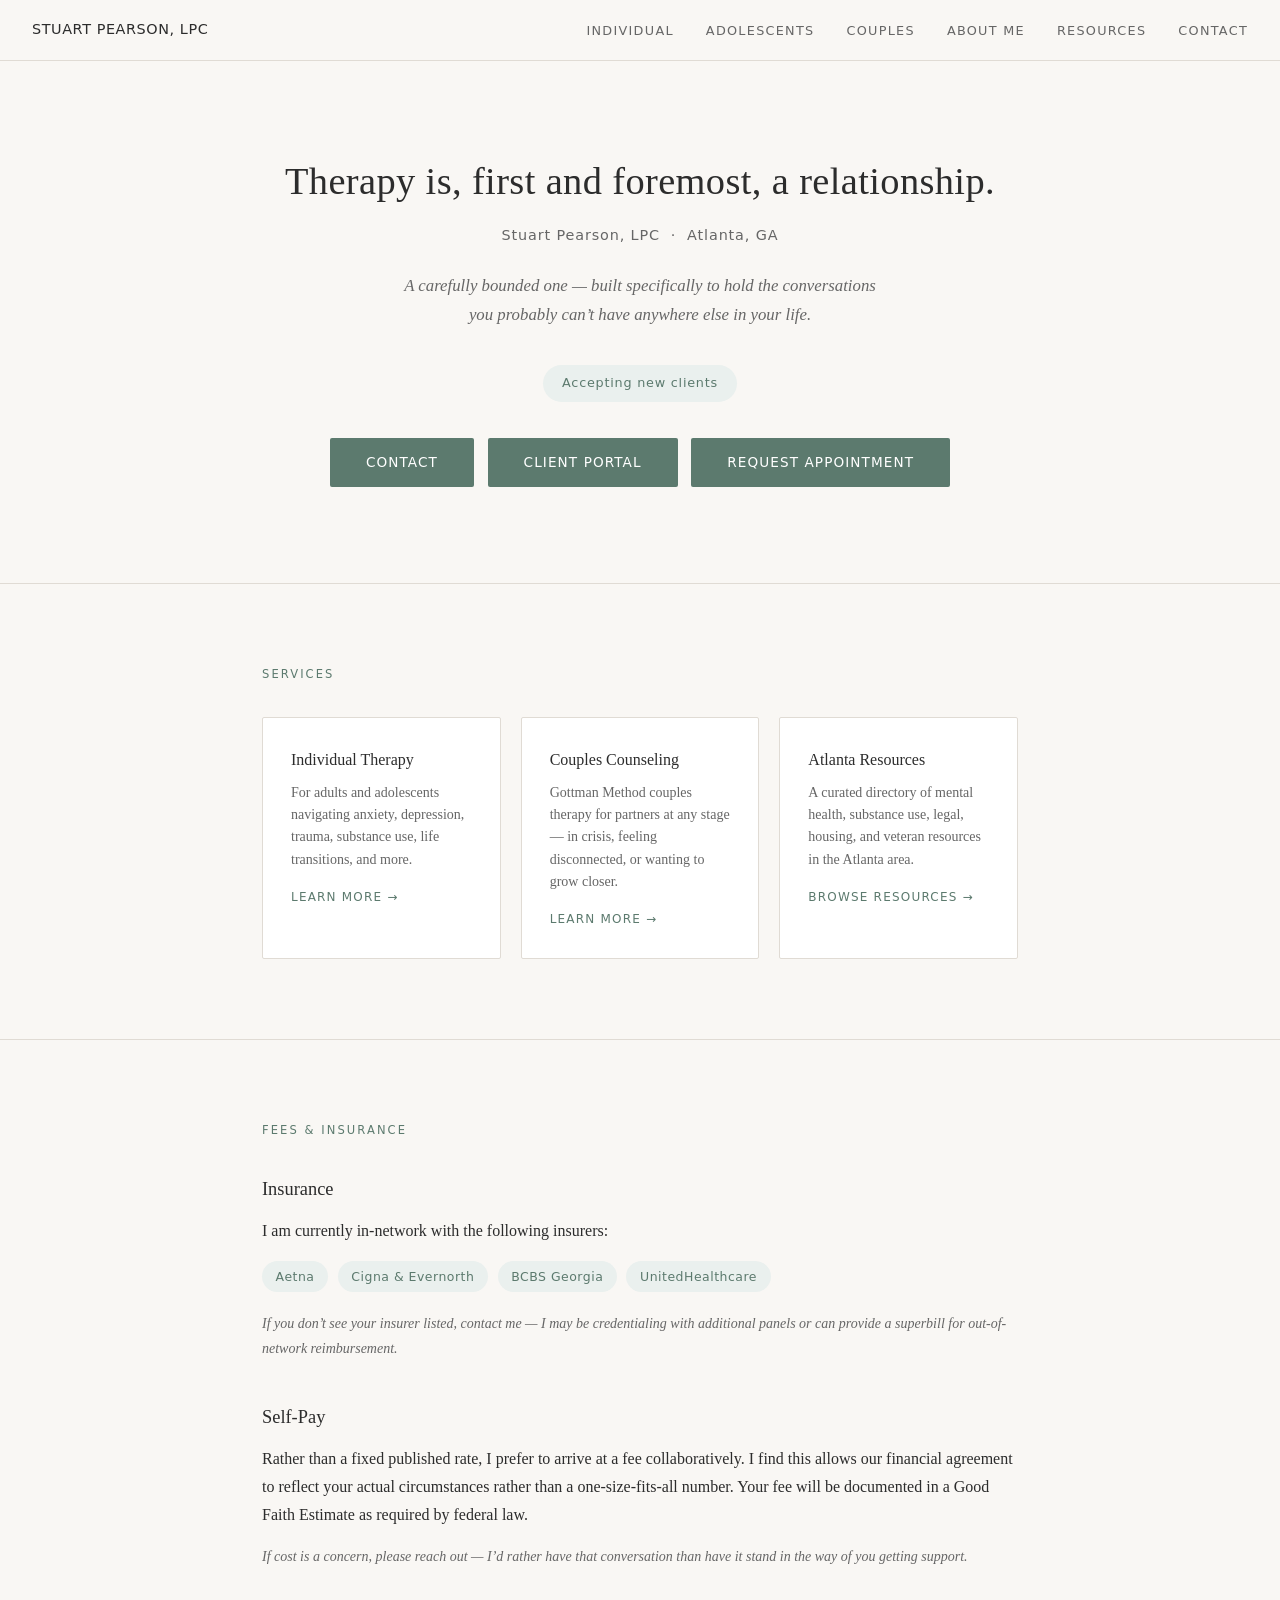
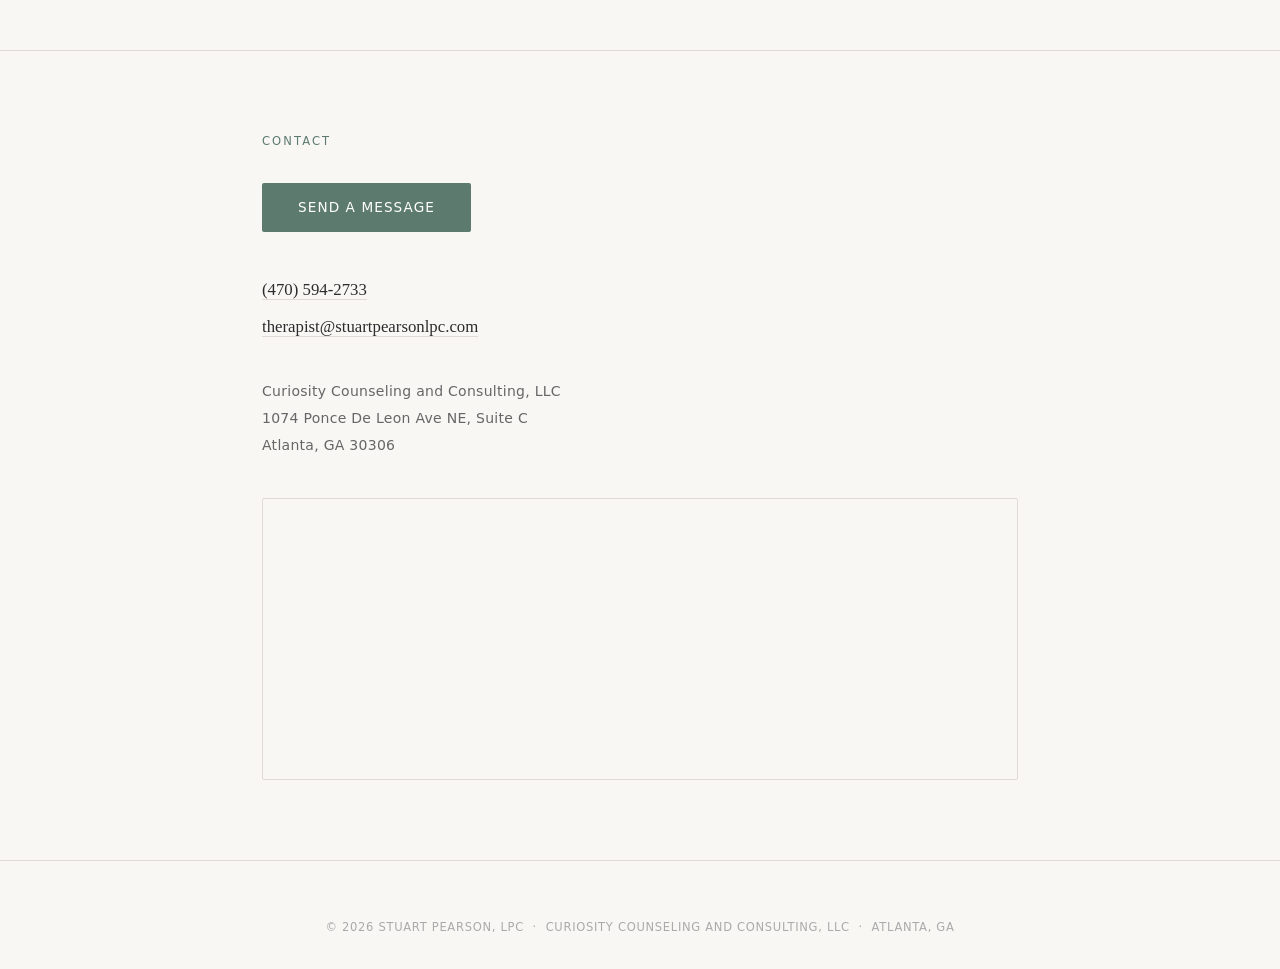
==== index.html @ 0b2c868c "Add Psychology Today verified seal to footer on all pages Improves SEO/credibility by displaying the" ====
<!DOCTYPE html>
<html lang="en">

<head>
  <meta charset="UTF-8" />
  <meta name="viewport" content="width=device-width, initial-scale=1.0" />
  <title>Stuart Pearson, LPC | Atlanta, GA</title>
  <link rel="stylesheet" href="style.css" />
</head>

<body>

  <!-- ── Nav ── -->
  <nav>
    <a href="index.html" class="nav-name">Stuart Pearson, LPC</a>
    <ul>
      <li><a href="individual.html">Individual</a></li>
      <li><a href="adolescents.html">Adolescents</a></li>
      <li><a href="couples.html">Couples</a></li>
      <li><a href="about.html">About Me</a></li>
      <li><a href="resources.html">Resources</a></li>
      <li><a href="#contact">Contact</a></li>
    </ul>
  </nav>

  <!-- ── Hero ── -->
  <section id="hero">
    <div class="section-inner">
      <h1>Therapy is, first and foremost, a relationship.</h1>
      <div class="hero-name">Stuart Pearson, LPC &nbsp;&middot;&nbsp; Atlanta, GA</div>
      <div class="hero-tagline">
        A carefully bounded one &mdash; built specifically to hold the conversations<br>
        you probably can&rsquo;t have anywhere else in your life.
      </div>
      <div class="badge">Accepting new clients</div>
      <div class="hero-buttons">
        <a href="https://stuart-pearson.clientsecure.me" class="spwidget-button"
          data-spwidget-scope-id="acf5b21f-4688-4cc3-9d38-e3482a58425e" data-spwidget-scope-uri="stuart-pearson"
          data-spwidget-application-id="7c72cb9f9a9b913654bb89d6c7b4e71a77911b30192051da35384b4d0c6d505b"
          data-spwidget-channel="embedded_widget" data-spwidget-type="Contact form" data-spwidget-contact
          data-spwidget-scope-global data-spwidget-autobind>Contact</a>
        <a href="https://stuart-pearson.clientsecure.me" class="spwidget-button" target="_blank"
          rel="noopener noreferrer">Client Portal</a>
        <a href="https://stuart-pearson.clientsecure.me" class="spwidget-button"
          data-spwidget-scope-id="acf5b21f-4688-4cc3-9d38-e3482a58425e" data-spwidget-scope-uri="stuart-pearson"
          data-spwidget-application-id="7c72cb9f9a9b913654bb89d6c7b4e71a77911b30192051da35384b4d0c6d505b"
          data-spwidget-type="OAR" data-spwidget-scope-global data-spwidget-autobind>Request Appointment</a>
      </div>
    </div>
  </section>

  <!-- ── Services ── -->
  <section id="services">
    <div class="section-inner">
      <div class="section-label">Services</div>
      <div class="service-grid">
        <a href="individual.html" class="service-card">
          <h3>Individual Therapy</h3>
          <p>For adults and adolescents navigating anxiety, depression, trauma, substance use, life transitions, and
            more.</p>
          <span class="card-arrow">Learn more &rarr;</span>
        </a>
        <a href="couples.html" class="service-card">
          <h3>Couples Counseling</h3>
          <p>Gottman Method couples therapy for partners at any stage &mdash; in crisis, feeling disconnected, or
            wanting to grow closer.</p>
          <span class="card-arrow">Learn more &rarr;</span>
        </a>
        <a href="resources.html" class="service-card">
          <h3>Atlanta Resources</h3>
          <p>A curated directory of mental health, substance use, legal, housing, and veteran resources in the Atlanta
            area.</p>
          <span class="card-arrow">Browse resources &rarr;</span>
        </a>
      </div>
    </div>
  </section>

  <!-- ── Fees & Insurance ── -->
  <section id="insurance">
    <div class="section-inner">
      <div class="section-label">Fees &amp; Insurance</div>

      <h3>Insurance</h3>
      <p>I am currently in-network with the following insurers:</p>
      <div class="insurance-tags">
        <span class="ins-tag active">Aetna</span>
        <span class="ins-tag active">Cigna &amp; Evernorth</span>
        <span class="ins-tag active">BCBS Georgia</span>
        <span class="ins-tag active">UnitedHealthcare</span>
      </div>
      <p class="fee-note">If you don&rsquo;t see your insurer listed, contact me &mdash; I may be credentialing with
        additional panels or can provide a superbill for out-of-network reimbursement.</p>

      <h3>Self-Pay</h3>
      <p>Rather than a fixed published rate, I prefer to arrive at a fee collaboratively. I find this allows our
        financial agreement to reflect your actual circumstances rather than a one-size-fits-all number. Your fee will
        be documented in a Good Faith Estimate as required by federal law.</p>
      <p class="fee-note">If cost is a concern, please reach out &mdash; I&rsquo;d rather have that conversation than
        have it stand in the way of you getting support.</p>
    </div>
  </section>

  <!-- ── Contact ── -->
  <section id="contact">
    <div class="section-inner">
      <div class="section-label">Contact</div>
      <div class="spwidget-button-wrapper">
        <a href="https://stuart-pearson.clientsecure.me" class="spwidget-button"
          data-spwidget-scope-id="acf5b21f-4688-4cc3-9d38-e3482a58425e" data-spwidget-scope-uri="stuart-pearson"
          data-spwidget-application-id="7c72cb9f9a9b913654bb89d6c7b4e71a77911b30192051da35384b4d0c6d505b"
          data-spwidget-channel="embedded_widget" data-spwidget-type="Contact form" data-spwidget-contact
          data-spwidget-scope-global data-spwidget-autobind>Send a Message</a>
      </div>

      <div class="contact-block">
        <div><a href="tel:4705942733">(470) 594-2733</a></div>
        <div><a href="mailto:therapist@stuartpearsonlpc.com">therapist@stuartpearsonlpc.com</a></div>
      </div>
      <div class="address">
        Curiosity Counseling and Consulting, LLC<br>
        1074 Ponce De Leon Ave NE, Suite C<br>
        Atlanta, GA 30306
      </div>

      <div class="map-wrap">
        <iframe src="https://maps.google.com/maps?q=1074+Ponce+De+Leon+Ave+NE,+Atlanta,+GA+30306&t=&z=15&output=embed"
          allowfullscreen loading="lazy" referrerpolicy="no-referrer-when-downgrade"
          title="Curiosity Counseling and Consulting, LLC">
        </iframe>
      </div>
    </div>
  </section>

  <script src="https://widget-cdn.simplepractice.com/assets/integration-1.0.js"></script>

  <!-- ── Footer ── -->
  <footer>
    <div class="pt-seal">
      <!-- Professional verification provided by Psychology Today -->
      <a href="https://www.psychologytoday.com/profile/1719086" class="sx-verified-seal"></a>
      <script type="text/javascript" src="https://member.psychologytoday.com/verified-seal.js" data-badge="13" data-id="1719086" data-code="aHR0cHM6Ly93d3cucHN5Y2hvbG9neXRvZGF5LmNvbS9hcGkvdmVyaWZpZWQtc2VhbC9zZWFscy8xMy9wcm9maWxlLzE3MTkwODY/Y2FsbGJhY2s9c3hjYWxsYmFjaw=="></script>
      <!-- End Verification -->
    </div>
    &copy; 2026 Stuart Pearson, LPC &nbsp;&middot;&nbsp; Curiosity Counseling and Consulting, LLC &nbsp;&middot;&nbsp;
    Atlanta, GA
  </footer>

</body>

</html>
---- style.css ----
/* ── Reset ── */
*, *::before, *::after { box-sizing: border-box; margin: 0; padding: 0; }

:root {
  --bg: #f9f7f4;
  --text: #2c2c2c;
  --muted: #666;
  --light: #aaa;
  --accent: #5c7a6e;
  --accent-light: #eaf0ee;
  --border: #e0dbd4;
}

html { scroll-behavior: smooth; }

body {
  font-family: Georgia, serif;
  background-color: var(--bg);
  color: var(--text);
  line-height: 1.75;
}

/* ── Nav ── */
nav {
  position: sticky;
  top: 0;
  background: var(--bg);
  border-bottom: 1px solid var(--border);
  padding: 1rem 2rem;
  display: flex;
  justify-content: space-between;
  align-items: center;
  z-index: 100;
}

.nav-name {
  font-size: 0.9rem;
  letter-spacing: 0.04em;
  color: var(--text);
  text-decoration: none;
}

nav ul { list-style: none; display: flex; gap: 2rem; }

nav a {
  text-decoration: none;
  color: var(--muted);
  font-size: 0.8rem;
  letter-spacing: 0.1em;
  text-transform: uppercase;
  font-family: system-ui, sans-serif;
  transition: color 0.2s;
}

nav a:hover, nav a.active { color: var(--accent); }

/* ── Shared Layout ── */
.section-inner { max-width: 820px; margin: 0 auto; padding: 5rem 2rem; }
section + section { border-top: 1px solid var(--border); }

.section-label {
  font-family: system-ui, sans-serif;
  font-size: 0.72rem;
  text-transform: uppercase;
  letter-spacing: 0.18em;
  color: var(--accent);
  font-weight: normal;
  margin-bottom: 2rem;
}

h2 { font-size: 1.9rem; font-weight: normal; line-height: 1.3; margin-bottom: 1.5rem; }
h3 { font-size: 1.15rem; font-weight: normal; margin-bottom: 0.75rem; margin-top: 2.5rem; }
h3:first-of-type { margin-top: 0; }
h4 { font-size: 1rem; font-weight: normal; margin-bottom: 0.4rem; margin-top: 0; }
p { margin-bottom: 1rem; }
p:last-child { margin-bottom: 0; }

/* ── Home Hero ── */
#hero .section-inner { text-align: center; padding-top: 6rem; padding-bottom: 6rem; }

#hero h1 {
  font-size: 2.4rem;
  font-weight: normal;
  line-height: 1.3;
  margin-bottom: 1rem;
  letter-spacing: 0.01em;
}

.hero-name {
  font-family: system-ui, sans-serif;
  font-size: 0.9rem;
  color: var(--muted);
  letter-spacing: 0.06em;
  margin-bottom: 1.5rem;
}

.hero-tagline {
  font-size: 1.05rem;
  color: var(--muted);
  font-style: italic;
  margin-bottom: 2.25rem;
  line-height: 1.7;
}

.badge {
  display: inline-block;
  background: var(--accent-light);
  color: var(--accent);
  font-family: system-ui, sans-serif;
  font-size: 0.8rem;
  letter-spacing: 0.06em;
  padding: 0.45rem 1.2rem;
  border-radius: 2rem;
  margin-bottom: 2.25rem;
}

.hero-buttons { display: flex; flex-wrap: wrap; gap: 0.85rem; justify-content: center; }

/* ── Page Hero (inner pages) ── */
.page-hero { border-bottom: 1px solid var(--border); }

.page-hero .section-inner { padding-top: 4.5rem; padding-bottom: 3.5rem; }

.page-hero h1 {
  font-size: 2.1rem;
  font-weight: normal;
  line-height: 1.3;
  margin-bottom: 1.25rem;
}

.page-intro { font-size: 1.05rem; color: var(--muted); max-width: 680px; line-height: 1.8; }

/* ── Buttons ── */
.cta-btn,
.spwidget-button {
  display: inline-block;
  background: var(--accent);
  color: #fff !important;
  text-decoration: none;
  font-family: system-ui, sans-serif;
  font-size: 0.85rem;
  letter-spacing: 0.08em;
  text-transform: uppercase;
  padding: 0.8rem 2.25rem;
  border-radius: 2px;
  transition: background 0.2s;
  border: none;
  font-weight: normal;
  cursor: pointer;
}

.cta-btn:hover, .spwidget-button:hover { background: #4a6659 !important; color: #fff !important; }
.spwidget-button:active { background: #3d574d !important; box-shadow: none !important; }
.spwidget-button-wrapper { margin-bottom: 2.5rem; }

/* ── About ── */
.about-layout { display: grid; grid-template-columns: 210px 1fr; gap: 3.5rem; align-items: start; }

.about-photo img,
.photo-placeholder {
  width: 210px;
  height: 260px;
  border-radius: 4px;
  display: block;
  border: 1px solid var(--border);
}

.about-photo img {
  object-fit: cover;
  object-position: center top;
}

.photo-placeholder {
  background: var(--accent-light);
}

.cred-list { list-style: none; margin-top: 0.25rem; }

.cred-list li {
  font-size: 0.9rem;
  color: var(--muted);
  line-height: 2;
  padding-left: 1.1rem;
  position: relative;
}

.cred-list li::before { content: "—"; color: var(--accent); position: absolute; left: 0; }

.pub-list {
  padding-left: 1.4rem;
  margin-top: 0.25rem;
}

.pub-list li {
  font-size: 0.875rem;
  color: var(--muted);
  line-height: 1.7;
  margin-bottom: 1rem;
}

.pub-list li:last-child { margin-bottom: 0; }

.pub-list a {
  color: var(--accent);
  text-decoration: none;
  border-bottom: 1px solid transparent;
  transition: border-color 0.2s;
}

.pub-list a:hover { border-color: var(--accent); }

/* ── Service Tiles ── */
.service-grid { display: grid; grid-template-columns: repeat(auto-fit, minmax(220px, 1fr)); gap: 1.25rem; }

.service-card {
  background: #fff;
  border: 1px solid var(--border);
  padding: 1.75rem;
  border-radius: 2px;
  text-decoration: none;
  color: var(--text);
  display: block;
  transition: border-color 0.2s, box-shadow 0.2s;
}

.service-card:hover { border-color: var(--accent); box-shadow: 0 2px 12px rgba(92,122,110,0.08); }
.service-card h3 { font-size: 1rem; margin-top: 0; margin-bottom: 0.5rem; }
.service-card p { font-size: 0.875rem; color: var(--muted); line-height: 1.6; margin: 0; }

.card-arrow {
  display: block;
  margin-top: 1rem;
  font-family: system-ui, sans-serif;
  font-size: 0.75rem;
  letter-spacing: 0.1em;
  text-transform: uppercase;
  color: var(--accent);
}

/* ── Insurance ── */
.insurance-tags { display: flex; flex-wrap: wrap; gap: 0.6rem; margin: 0.75rem 0 1.25rem; }

.ins-tag {
  font-family: system-ui, sans-serif;
  font-size: 0.78rem;
  letter-spacing: 0.04em;
  padding: 0.3rem 0.85rem;
  border-radius: 2rem;
}

.ins-tag.active { background: var(--accent-light); color: var(--accent); }
.fee-note { font-size: 0.875rem; color: var(--muted); font-style: italic; }

/* ── Contact ── */
.contact-block { font-size: 1.05rem; line-height: 2.2; }

.contact-block a {
  color: var(--text);
  text-decoration: none;
  border-bottom: 1px solid var(--border);
  transition: color 0.2s, border-color 0.2s;
}

.contact-block a:hover { color: var(--accent); border-color: var(--accent); }

.address {
  margin-top: 2rem;
  font-size: 0.875rem;
  color: var(--muted);
  font-family: system-ui, sans-serif;
  line-height: 1.9;
  letter-spacing: 0.02em;
}

.map-wrap { margin-top: 2.5rem; border: 1px solid var(--border); border-radius: 2px; overflow: hidden; line-height: 0; }
.map-wrap iframe { width: 100%; height: 280px; border: none; }

/* ── Focus Areas (Individual) ── */
.focus-area { padding-top: 2rem; margin-top: 2rem; border-top: 1px solid var(--border); }
.focus-area:first-of-type { padding-top: 0; margin-top: 1rem; border-top: none; }
.focus-area h3 { margin-top: 0; }

/* ── Expect Items ── */
.expect-item { margin-bottom: 2rem; }
.expect-item:last-child { margin-bottom: 0; }
.expect-label {
  font-family: system-ui, sans-serif;
  font-size: 0.78rem;
  text-transform: uppercase;
  letter-spacing: 0.12em;
  color: var(--accent);
  margin-bottom: 0.4rem;
}

/* ── Process Steps (Couples) ── */
.process-step { display: grid; grid-template-columns: 3rem 1fr; gap: 1rem; margin-bottom: 2.25rem; align-items: start; }
.process-step:last-child { margin-bottom: 0; }

.step-num {
  font-family: system-ui, sans-serif;
  font-size: 0.72rem;
  letter-spacing: 0.12em;
  color: var(--accent);
  text-transform: uppercase;
  padding-top: 0.2rem;
}

.step-body h4 { font-family: Georgia, serif; font-size: 1rem; margin-bottom: 0.4rem; }

/* ── Resources ── */
.resource-category { margin-top: 3.5rem; }
.resource-category:first-of-type { margin-top: 0; }

.resource-category h3 {
  margin-top: 0;
  padding-bottom: 0.6rem;
  border-bottom: 1px solid var(--border);
  margin-bottom: 0;
}

.resource-item {
  padding: 0.9rem 0;
  border-bottom: 1px solid var(--border);
  display: grid;
  grid-template-columns: 1fr auto;
  column-gap: 1.5rem;
  row-gap: 0.15rem;
  align-items: baseline;
}

.resource-item:last-child { border-bottom: none; }

.resource-name { font-size: 0.95rem; }

.resource-name a {
  color: var(--text);
  text-decoration: none;
  border-bottom: 1px solid var(--border);
  transition: color 0.2s, border-color 0.2s;
}

.resource-name a:hover { color: var(--accent); border-color: var(--accent); }

.resource-contact {
  font-family: system-ui, sans-serif;
  font-size: 0.82rem;
  color: var(--accent);
  white-space: nowrap;
}

.resource-desc {
  font-size: 0.83rem;
  color: var(--muted);
  grid-column: 1 / -1;
  line-height: 1.55;
}

.resources-note {
  font-size: 0.875rem;
  color: var(--muted);
  font-style: italic;
  margin-bottom: 3rem;
  padding-bottom: 2rem;
  border-bottom: 1px solid var(--border);
}

/* ── Footer ── */
footer {
  border-top: 1px solid var(--border);
  text-align: center;
  padding: 2rem;
  font-family: system-ui, sans-serif;
  font-size: 0.72rem;
  color: var(--light);
  letter-spacing: 0.06em;
  text-transform: uppercase;
}

.pt-seal {
  margin-bottom: 1.5rem;
}

/* ── Mobile ── */
@media (max-width: 640px) {
  nav ul { gap: 1rem; }
  nav a { font-size: 0.72rem; letter-spacing: 0.06em; }

  #hero h1 { font-size: 1.75rem; }
  .page-hero h1 { font-size: 1.6rem; }
  .section-inner { padding: 3.5rem 1.5rem; }

  .about-layout { grid-template-columns: 1fr; gap: 2rem; }
  .about-photo img, .photo-placeholder { width: 160px; height: 200px; margin: 0 auto; }

  .process-step { grid-template-columns: 2.25rem 1fr; gap: 0.75rem; }

  .resource-item { grid-template-columns: 1fr; }
  .resource-contact { margin-top: 0.1rem; }
}
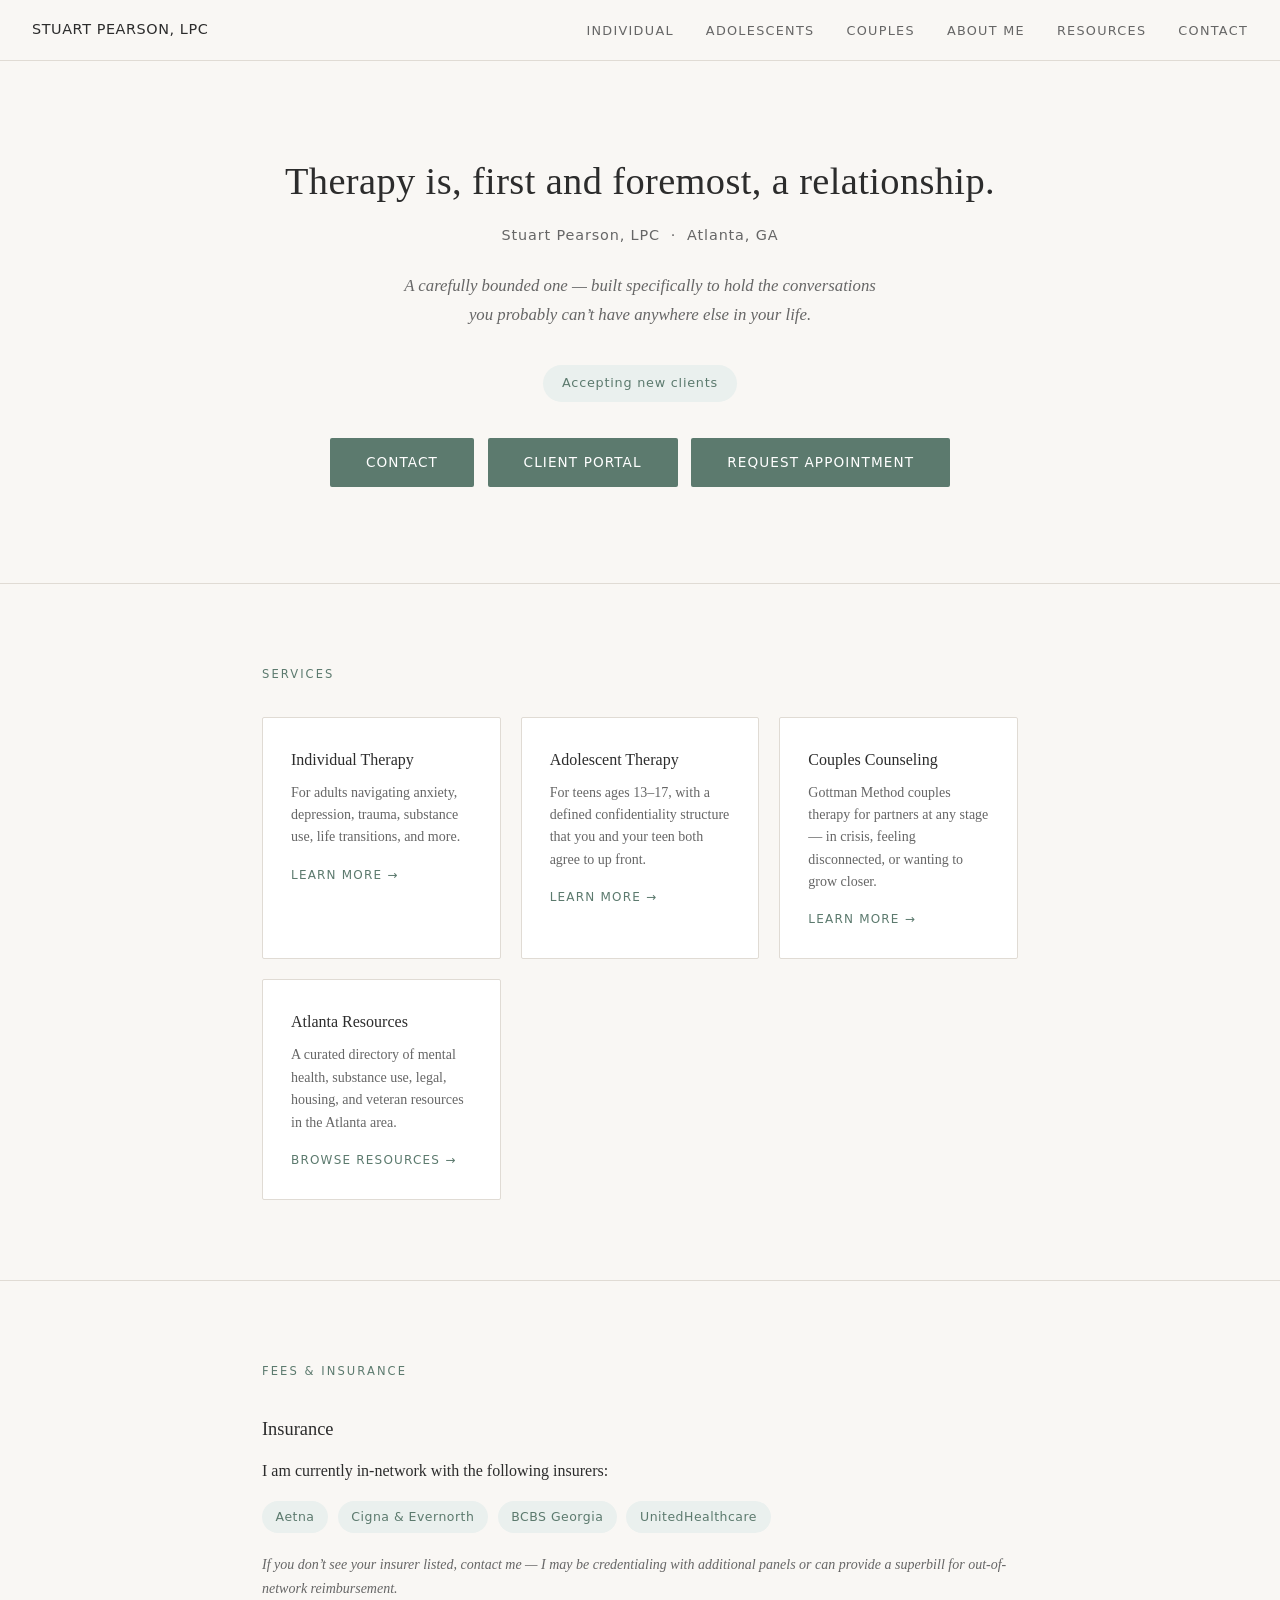
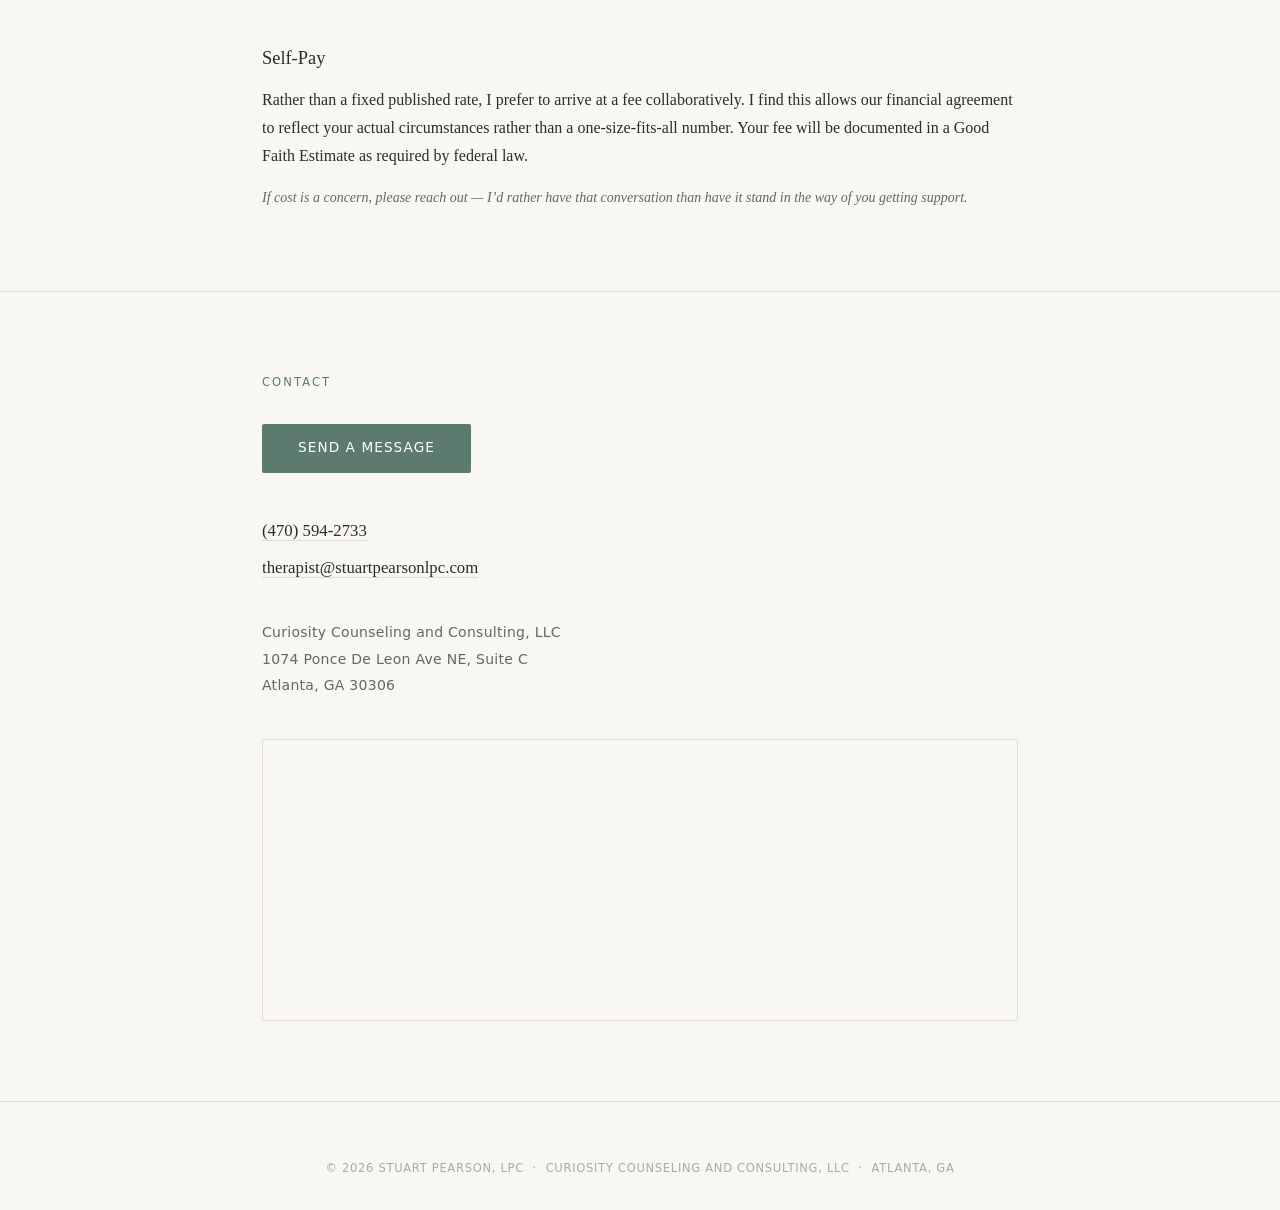
==== commit 74cf8d6b: "Add adolescent service card, route individual page to adults - index.html: new Adolescent Therapy ca" ====
--- a/index.html
+++ b/index.html
@@ -4,7 +4,73 @@
 <head>
   <meta charset="UTF-8" />
   <meta name="viewport" content="width=device-width, initial-scale=1.0" />
-  <title>Stuart Pearson, LPC | Atlanta, GA</title>
+  <title>Atlanta Counseling and Psychotherapy | Stuart Pearson, LPC</title>
+  <!-- SEO meta -->
+  <meta name="description" content="Atlanta counseling and psychotherapy for adults, adolescents, and couples navigating anxiety, depression, trauma, substance use, and life transitions." />
+  <link rel="canonical" href="https://stuartpearsonlpc.com/" />
+  <meta property="og:type" content="website" />
+  <meta property="og:site_name" content="Stuart Pearson, LPC" />
+  <meta property="og:title" content="Atlanta Counseling and Psychotherapy | Stuart Pearson, LPC" />
+  <meta property="og:description" content="Atlanta counseling and psychotherapy for adults, adolescents, and couples navigating anxiety, depression, trauma, substance use, and life transitions." />
+  <meta property="og:url" content="https://stuartpearsonlpc.com/" />
+  <meta property="og:image" content="https://stuartpearsonlpc.com/img/headshot_2026.png" />
+  <meta name="twitter:card" content="summary_large_image" />
+  <meta name="twitter:title" content="Atlanta Counseling and Psychotherapy | Stuart Pearson, LPC" />
+  <meta name="twitter:description" content="Atlanta counseling and psychotherapy for adults, adolescents, and couples navigating anxiety, depression, trauma, substance use, and life transitions." />
+  <meta name="twitter:image" content="https://stuartpearsonlpc.com/img/headshot_2026.png" />
+
+  <!-- LocalBusiness structured data -->
+  <script type="application/ld+json">
+  {
+    "@context": "https://schema.org",
+    "@type": "ProfessionalService",
+    "name": "Stuart Pearson, LPC",
+    "legalName": "Curiosity Counseling and Consulting, LLC",
+    "description": "Atlanta counseling and psychotherapy for adults, adolescents, and couples navigating anxiety, depression, trauma, substance use, and life transitions.",
+    "url": "https://stuartpearsonlpc.com/",
+    "image": "https://stuartpearsonlpc.com/img/headshot_2026.png",
+    "telephone": "+1-470-594-2733",
+    "address": {
+      "@type": "PostalAddress",
+      "streetAddress": "1074 Ponce de Leon Ave NE, Suite C",
+      "addressLocality": "Atlanta",
+      "addressRegion": "GA",
+      "postalCode": "30306",
+      "addressCountry": "US"
+    },
+    "areaServed": {
+      "@type": "City",
+      "name": "Atlanta"
+    },
+    "founder": {
+      "@type": "Person",
+      "name": "Stuart Pearson",
+      "jobTitle": "Licensed Professional Counselor"
+    },
+    "openingHoursSpecification": [
+      {
+        "@type": "OpeningHoursSpecification",
+        "dayOfWeek": [
+          "Monday",
+          "Tuesday",
+          "Wednesday",
+          "Thursday"
+        ],
+        "opens": "10:00",
+        "closes": "16:00"
+      },
+      {
+        "@type": "OpeningHoursSpecification",
+        "dayOfWeek": "Friday",
+        "opens": "10:00",
+        "closes": "13:00"
+      }
+    ],
+    "sameAs": [
+      "https://www.psychologytoday.com/profile/1719086"
+    ]
+  }
+  </script>
   <link rel="stylesheet" href="style.css" />
 </head>
 
@@ -56,8 +122,13 @@
       <div class="service-grid">
         <a href="individual.html" class="service-card">
           <h3>Individual Therapy</h3>
-          <p>For adults and adolescents navigating anxiety, depression, trauma, substance use, life transitions, and
-            more.</p>
+          <p>For adults navigating anxiety, depression, trauma, substance use, life transitions, and more.</p>
+          <span class="card-arrow">Learn more &rarr;</span>
+        </a>
+        <a href="adolescents.html" class="service-card">
+          <h3>Adolescent Therapy</h3>
+          <p>For teens ages 13&ndash;17, with a defined confidentiality structure that you and your teen both agree to
+            up front.</p>
           <span class="card-arrow">Learn more &rarr;</span>
         </a>
         <a href="couples.html" class="service-card">
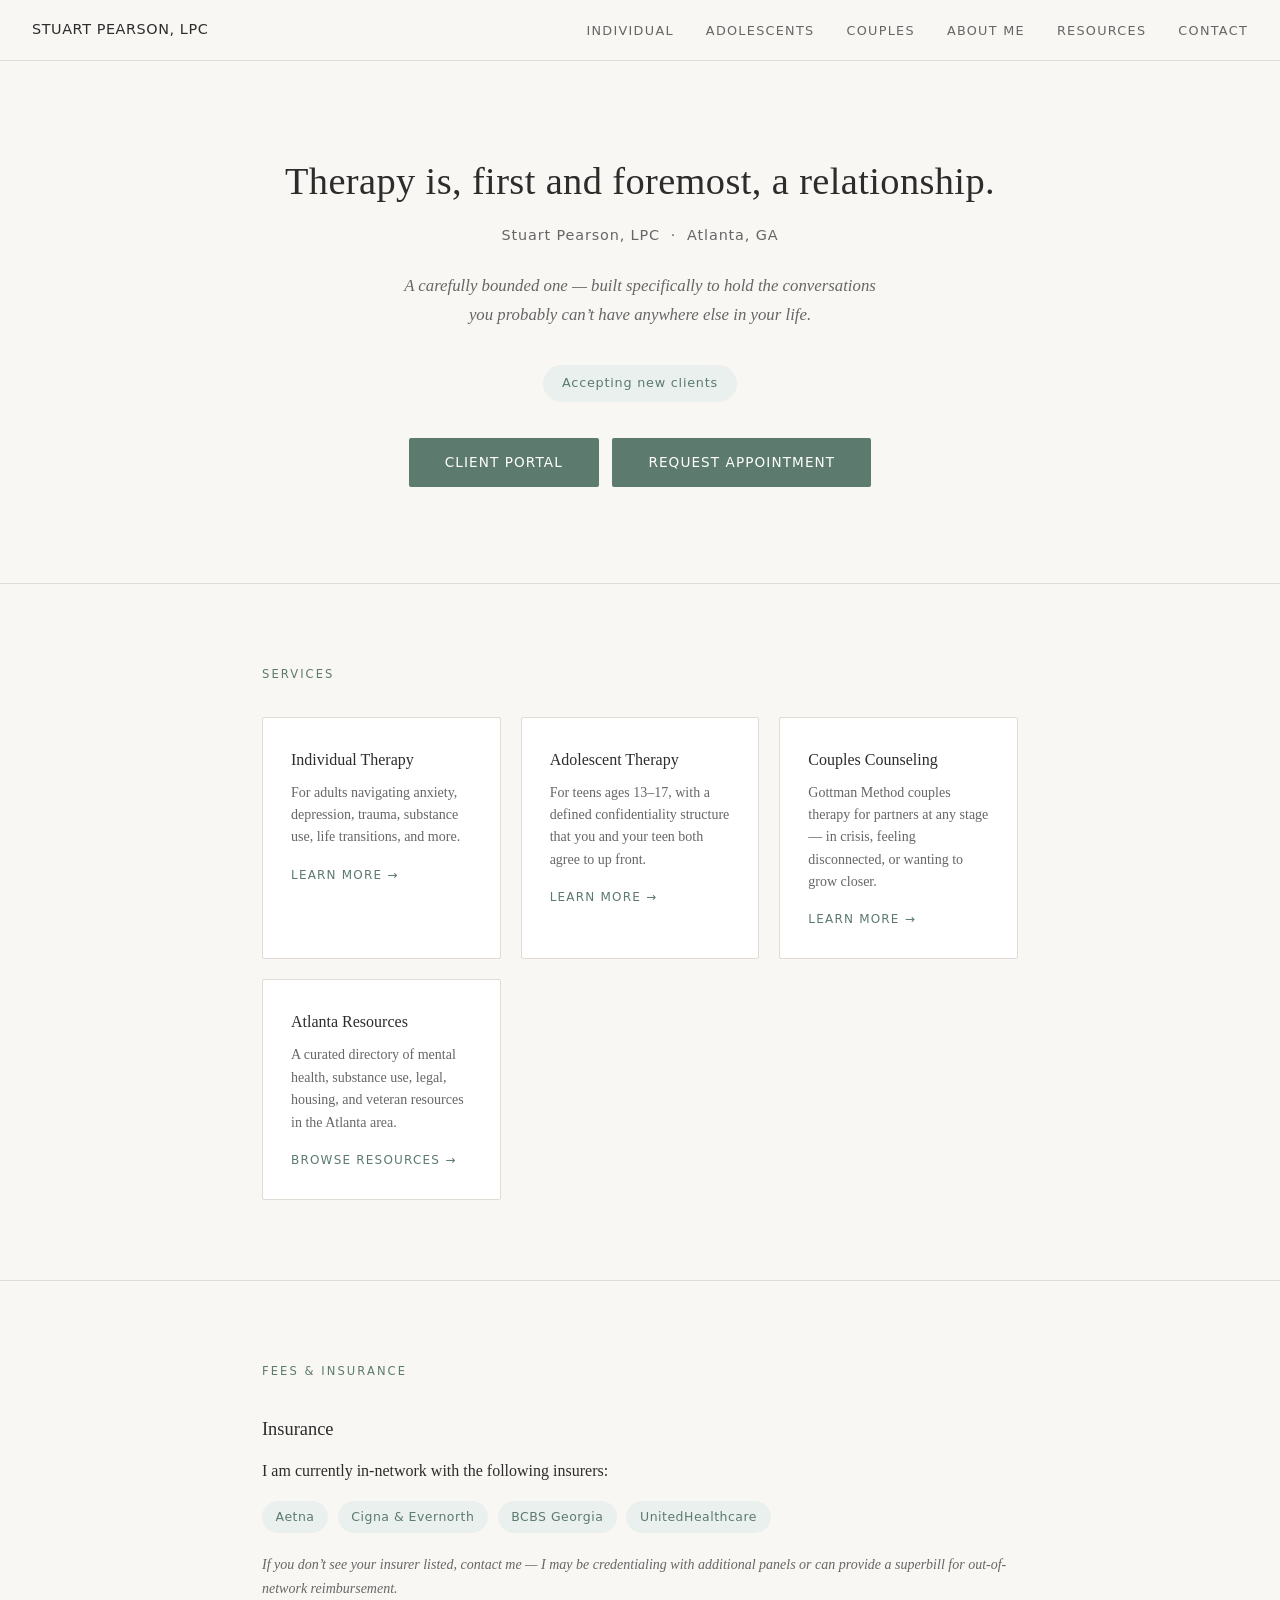
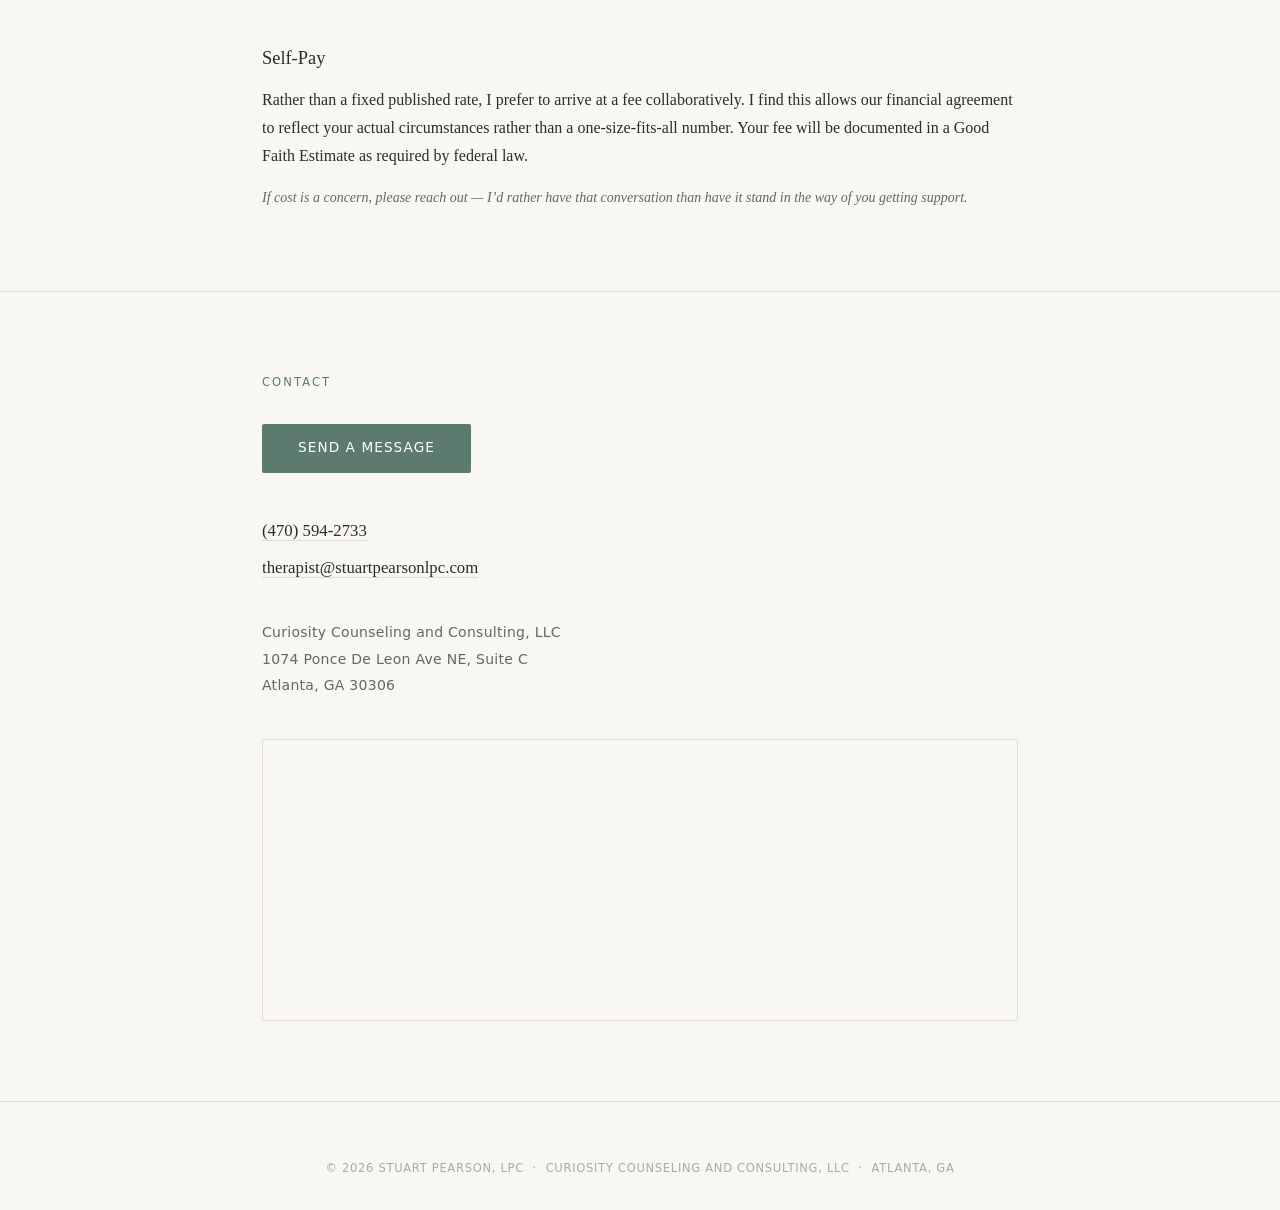
==== commit 900539c6: "Retire SimplePractice contact form in favor of email Remove the contact form widget from the homepag" ====
--- a/index.html
+++ b/index.html
@@ -100,11 +100,6 @@
       </div>
       <div class="badge">Accepting new clients</div>
       <div class="hero-buttons">
-        <a href="https://stuart-pearson.clientsecure.me" class="spwidget-button"
-          data-spwidget-scope-id="acf5b21f-4688-4cc3-9d38-e3482a58425e" data-spwidget-scope-uri="stuart-pearson"
-          data-spwidget-application-id="7c72cb9f9a9b913654bb89d6c7b4e71a77911b30192051da35384b4d0c6d505b"
-          data-spwidget-channel="embedded_widget" data-spwidget-type="Contact form" data-spwidget-contact
-          data-spwidget-scope-global data-spwidget-autobind>Contact</a>
         <a href="https://stuart-pearson.clientsecure.me" class="spwidget-button" target="_blank"
           rel="noopener noreferrer">Client Portal</a>
         <a href="https://stuart-pearson.clientsecure.me" class="spwidget-button"
@@ -176,12 +171,8 @@
   <section id="contact">
     <div class="section-inner">
       <div class="section-label">Contact</div>
-      <div class="spwidget-button-wrapper">
-        <a href="https://stuart-pearson.clientsecure.me" class="spwidget-button"
-          data-spwidget-scope-id="acf5b21f-4688-4cc3-9d38-e3482a58425e" data-spwidget-scope-uri="stuart-pearson"
-          data-spwidget-application-id="7c72cb9f9a9b913654bb89d6c7b4e71a77911b30192051da35384b4d0c6d505b"
-          data-spwidget-channel="embedded_widget" data-spwidget-type="Contact form" data-spwidget-contact
-          data-spwidget-scope-global data-spwidget-autobind>Send a Message</a>
+      <div class="cta-btn-wrapper">
+        <a href="mailto:therapist@stuartpearsonlpc.com" class="cta-btn">Send a Message</a>
       </div>
 
       <div class="contact-block">
--- a/style.css
+++ b/style.css
@@ -151,7 +151,7 @@
 
 .cta-btn:hover, .spwidget-button:hover { background: #4a6659 !important; color: #fff !important; }
 .spwidget-button:active { background: #3d574d !important; box-shadow: none !important; }
-.spwidget-button-wrapper { margin-bottom: 2.5rem; }
+.cta-btn-wrapper { margin-bottom: 2.5rem; }
 
 /* ── About ── */
 .about-layout { display: grid; grid-template-columns: 210px 1fr; gap: 3.5rem; align-items: start; }
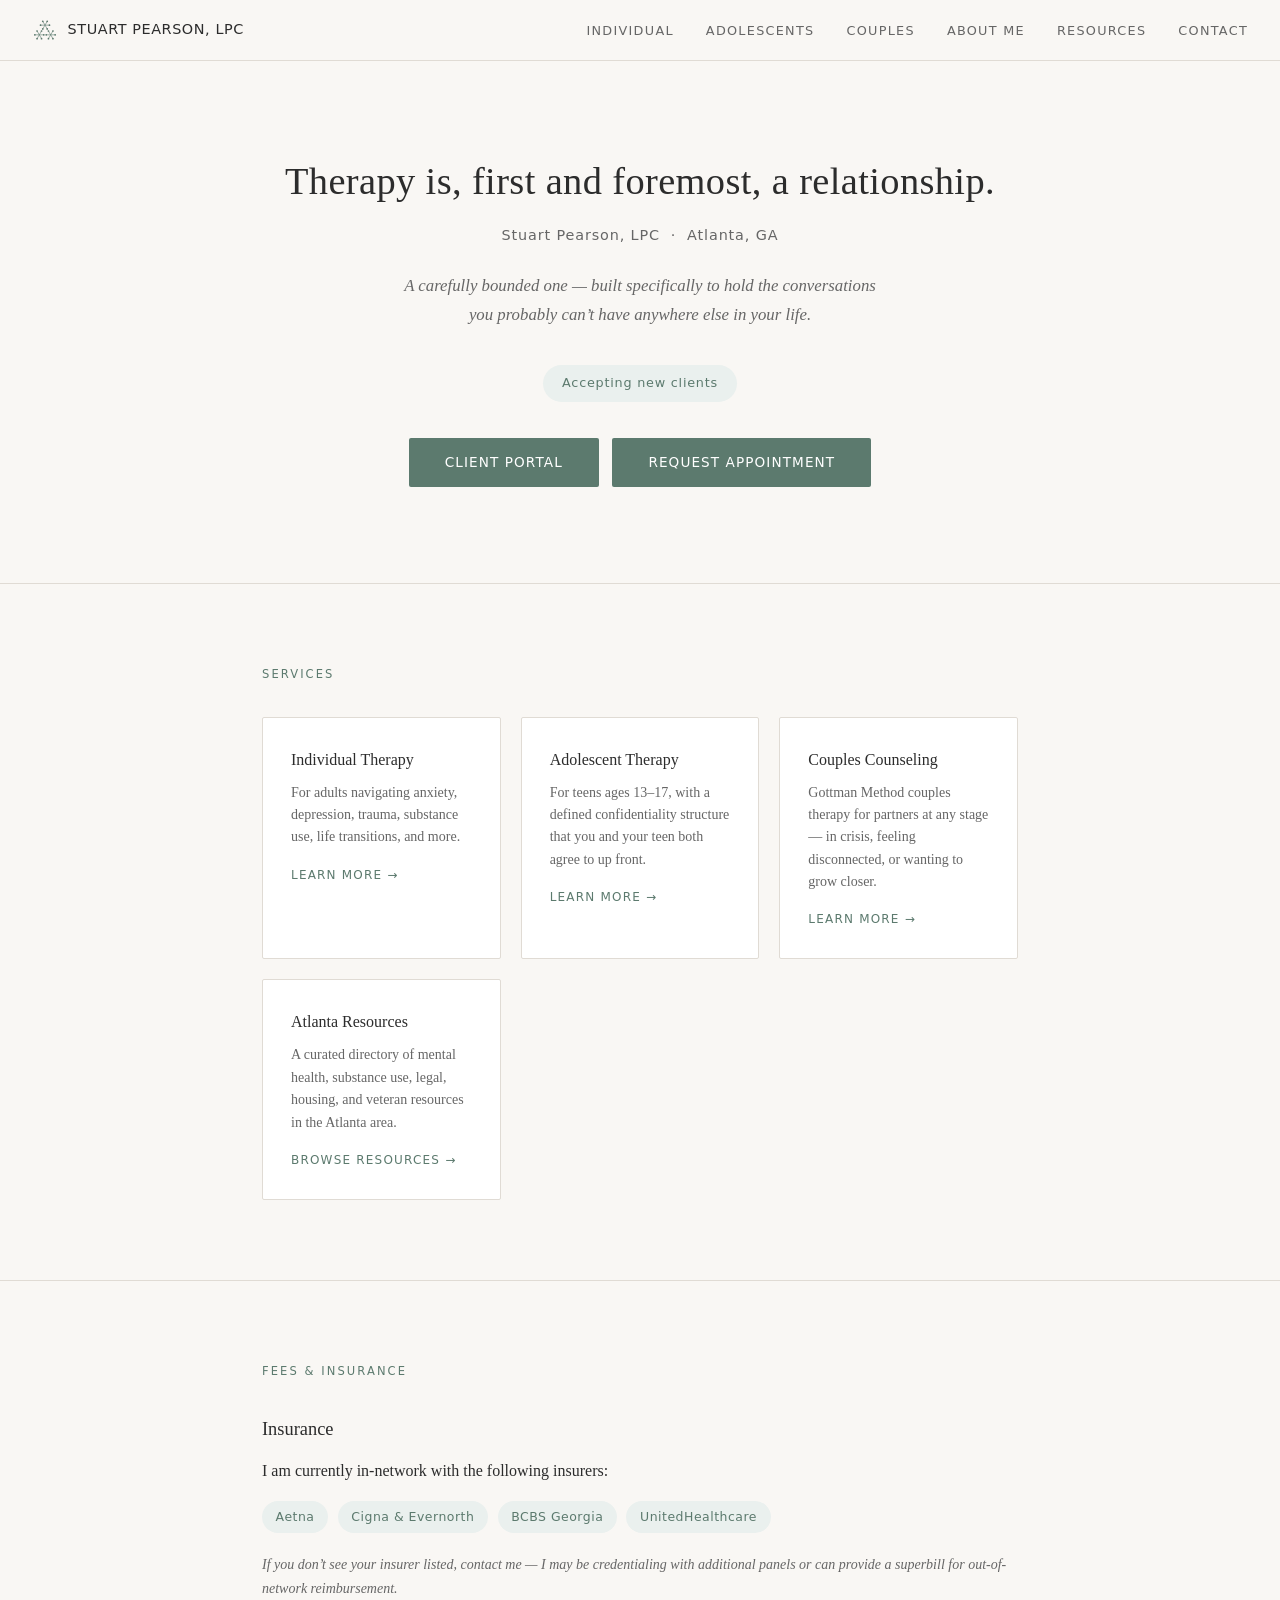
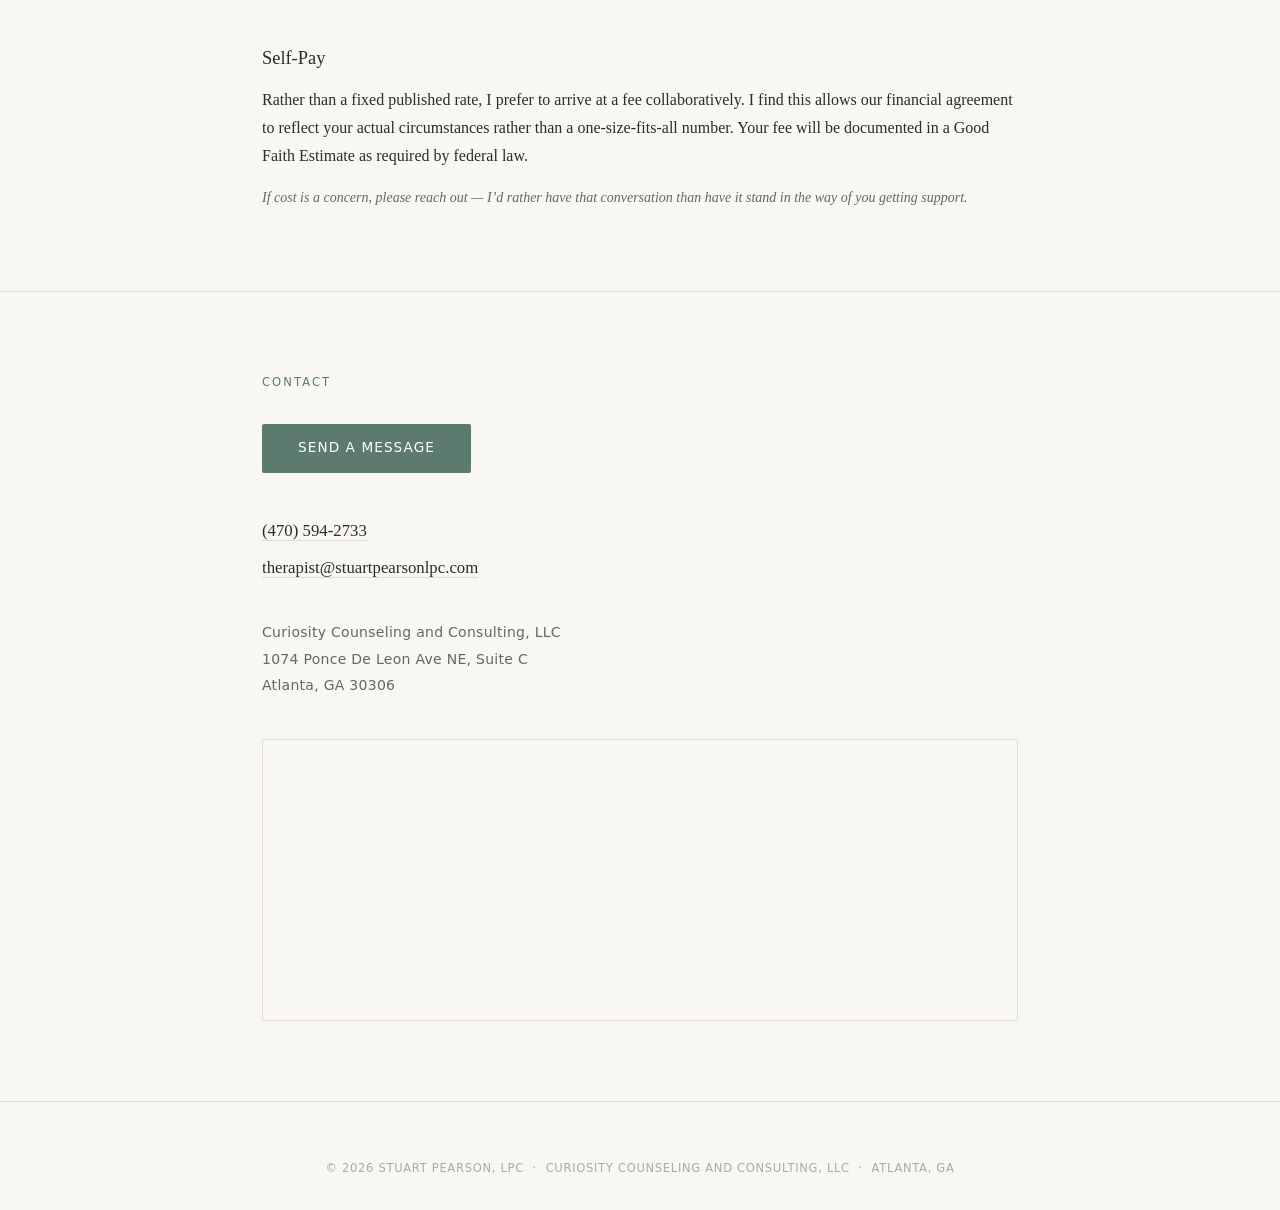
==== commit be1db18d: "Put the asterism in the nav and add a favicon Adds the mark (text cut, 26px) beside the nav name on " ====
--- a/index.html
+++ b/index.html
@@ -71,6 +71,7 @@
     ]
   }
   </script>
+  <link rel="icon" href="img/favicon.svg" type="image/svg+xml" />
   <link rel="stylesheet" href="style.css" />
 </head>
 
@@ -78,7 +79,7 @@
 
   <!-- ── Nav ── -->
   <nav>
-    <a href="index.html" class="nav-name">Stuart Pearson, LPC</a>
+    <a href="index.html" class="nav-name"><img class="nav-mark" src="img/asterism-text.svg" alt="" />Stuart Pearson, LPC</a>
     <ul>
       <li><a href="individual.html">Individual</a></li>
       <li><a href="adolescents.html">Adolescents</a></li>
--- a/style.css
+++ b/style.css
@@ -38,7 +38,14 @@
   letter-spacing: 0.04em;
   color: var(--text);
   text-decoration: none;
-}
+  display: inline-flex;
+  align-items: center;
+  gap: 0.6rem;
+}
+
+/* The asterism. Text cut, for 20-48px. See _brand/GEOMETRY.md before
+   swapping this for another size: the cuts are not interchangeable. */
+.nav-mark { width: 26px; height: auto; flex: none; }
 
 nav ul { list-style: none; display: flex; gap: 2rem; }
 
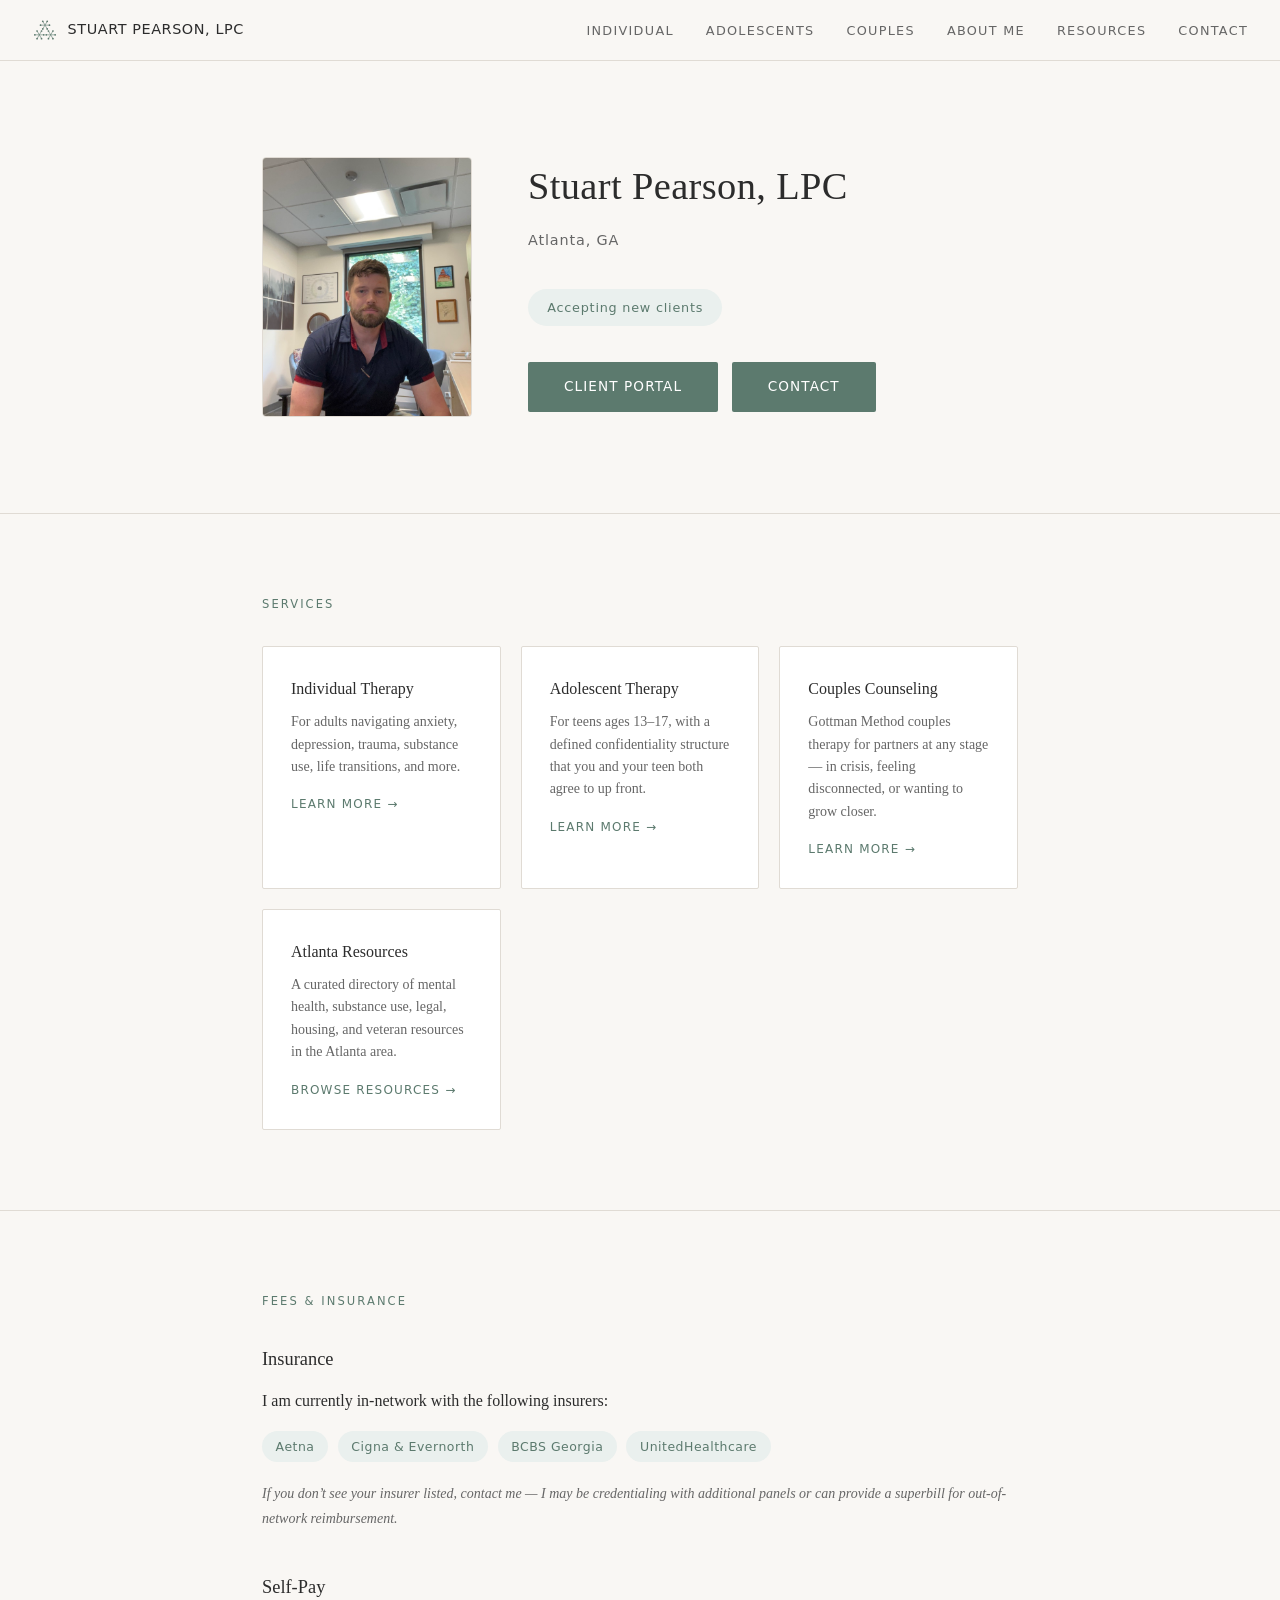
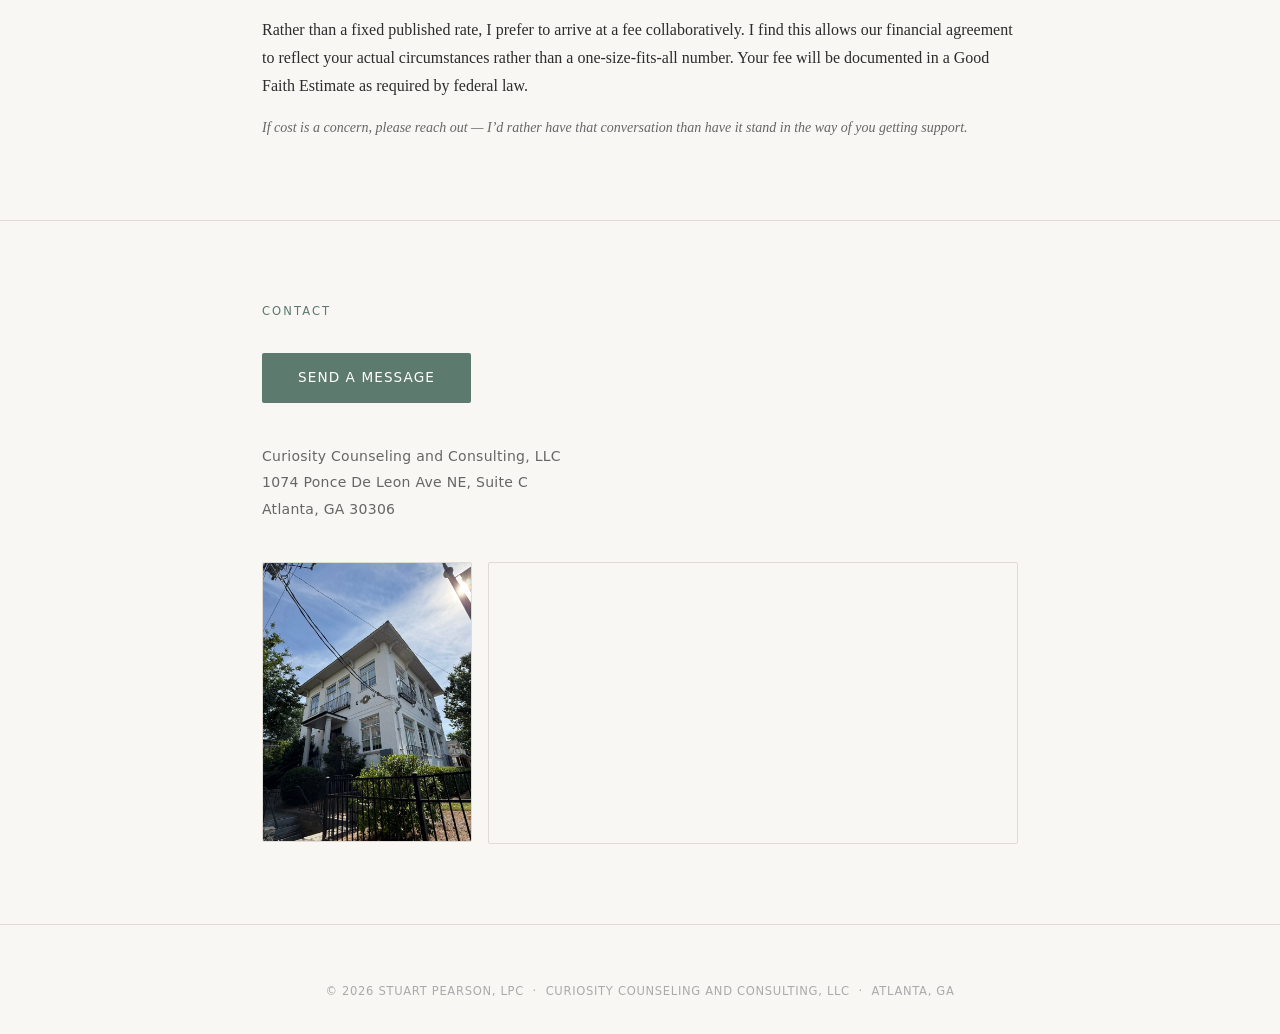
==== commit e48cad77: "Simplify the site and route all first contact through the contact form Homepage hero: drop the "Ther" ====
--- a/index.html
+++ b/index.html
@@ -29,7 +29,6 @@
     "description": "Atlanta counseling and psychotherapy for adults, adolescents, and couples navigating anxiety, depression, trauma, substance use, and life transitions.",
     "url": "https://stuartpearsonlpc.com/",
     "image": "https://stuartpearsonlpc.com/img/headshot_2026.png",
-    "telephone": "+1-470-594-2733",
     "address": {
       "@type": "PostalAddress",
       "streetAddress": "1074 Ponce de Leon Ave NE, Suite C",
@@ -93,20 +92,20 @@
   <!-- ── Hero ── -->
   <section id="hero">
     <div class="section-inner">
-      <h1>Therapy is, first and foremost, a relationship.</h1>
-      <div class="hero-name">Stuart Pearson, LPC &nbsp;&middot;&nbsp; Atlanta, GA</div>
-      <div class="hero-tagline">
-        A carefully bounded one &mdash; built specifically to hold the conversations<br>
-        you probably can&rsquo;t have anywhere else in your life.
-      </div>
-      <div class="badge">Accepting new clients</div>
-      <div class="hero-buttons">
-        <a href="https://stuart-pearson.clientsecure.me" class="spwidget-button" target="_blank"
-          rel="noopener noreferrer">Client Portal</a>
-        <a href="https://stuart-pearson.clientsecure.me" class="spwidget-button"
-          data-spwidget-scope-id="acf5b21f-4688-4cc3-9d38-e3482a58425e" data-spwidget-scope-uri="stuart-pearson"
-          data-spwidget-application-id="7c72cb9f9a9b913654bb89d6c7b4e71a77911b30192051da35384b4d0c6d505b"
-          data-spwidget-type="OAR" data-spwidget-scope-global data-spwidget-autobind>Request Appointment</a>
+      <img class="hero-photo" src="img/headshot_2026_web.jpg" alt="Stuart Pearson, LPC" />
+      <div class="hero-text">
+        <h1>Stuart Pearson, LPC</h1>
+        <div class="hero-name">Atlanta, GA</div>
+        <div class="badge">Accepting new clients</div>
+        <div class="hero-buttons">
+          <a href="https://stuart-pearson.clientsecure.me" class="spwidget-button" target="_blank"
+            rel="noopener noreferrer">Client Portal</a>
+          <a href="https://stuart-pearson.clientsecure.me" class="spwidget-button"
+            data-spwidget-scope-id="acf5b21f-4688-4cc3-9d38-e3482a58425e" data-spwidget-scope-uri="stuart-pearson"
+            data-spwidget-application-id="7c72cb9f9a9b913654bb89d6c7b4e71a77911b30192051da35384b4d0c6d505b"
+            data-spwidget-channel="embedded_widget" data-spwidget-type="Contact form" data-spwidget-contact
+            data-spwidget-scope-global data-spwidget-autobind>Contact</a>
+        </div>
       </div>
     </div>
   </section>
@@ -173,24 +172,28 @@
     <div class="section-inner">
       <div class="section-label">Contact</div>
       <div class="cta-btn-wrapper">
-        <a href="mailto:therapist@stuartpearsonlpc.com" class="cta-btn">Send a Message</a>
-      </div>
-
-      <div class="contact-block">
-        <div><a href="tel:4705942733">(470) 594-2733</a></div>
-        <div><a href="mailto:therapist@stuartpearsonlpc.com">therapist@stuartpearsonlpc.com</a></div>
-      </div>
+        <a href="https://stuart-pearson.clientsecure.me" class="cta-btn"
+          data-spwidget-scope-id="acf5b21f-4688-4cc3-9d38-e3482a58425e" data-spwidget-scope-uri="stuart-pearson"
+          data-spwidget-application-id="7c72cb9f9a9b913654bb89d6c7b4e71a77911b30192051da35384b4d0c6d505b"
+          data-spwidget-channel="embedded_widget" data-spwidget-type="Contact form" data-spwidget-contact
+          data-spwidget-scope-global data-spwidget-autobind>Send a Message</a>
+      </div>
+
       <div class="address">
         Curiosity Counseling and Consulting, LLC<br>
         1074 Ponce De Leon Ave NE, Suite C<br>
         Atlanta, GA 30306
       </div>
 
-      <div class="map-wrap">
-        <iframe src="https://maps.google.com/maps?q=1074+Ponce+De+Leon+Ave+NE,+Atlanta,+GA+30306&t=&z=15&output=embed"
-          allowfullscreen loading="lazy" referrerpolicy="no-referrer-when-downgrade"
-          title="Curiosity Counseling and Consulting, LLC">
-        </iframe>
+      <div class="location">
+        <img class="office-photo" src="img/office_building.jpg"
+          alt="The office building at 1074 Ponce De Leon Ave NE: a white two-story brick building with Evolve signage" />
+        <div class="map-wrap">
+          <iframe src="https://maps.google.com/maps?q=1074+Ponce+De+Leon+Ave+NE,+Atlanta,+GA+30306&t=&z=15&output=embed"
+            allowfullscreen loading="lazy" referrerpolicy="no-referrer-when-downgrade"
+            title="Curiosity Counseling and Consulting, LLC">
+          </iframe>
+        </div>
       </div>
     </div>
   </section>
--- a/style.css
+++ b/style.css
@@ -83,7 +83,24 @@
 p:last-child { margin-bottom: 0; }
 
 /* ── Home Hero ── */
-#hero .section-inner { text-align: center; padding-top: 6rem; padding-bottom: 6rem; }
+#hero .section-inner {
+  display: grid;
+  grid-template-columns: 210px 1fr;
+  gap: 3.5rem;
+  align-items: center;
+  padding-top: 6rem;
+  padding-bottom: 6rem;
+}
+
+.hero-photo {
+  width: 210px;
+  height: 260px;
+  object-fit: cover;
+  object-position: center top;
+  border-radius: 4px;
+  border: 1px solid var(--border);
+  display: block;
+}
 
 #hero h1 {
   font-size: 2.4rem;
@@ -98,15 +115,7 @@
   font-size: 0.9rem;
   color: var(--muted);
   letter-spacing: 0.06em;
-  margin-bottom: 1.5rem;
-}
-
-.hero-tagline {
-  font-size: 1.05rem;
-  color: var(--muted);
-  font-style: italic;
   margin-bottom: 2.25rem;
-  line-height: 1.7;
 }
 
 .badge {
@@ -121,7 +130,7 @@
   margin-bottom: 2.25rem;
 }
 
-.hero-buttons { display: flex; flex-wrap: wrap; gap: 0.85rem; justify-content: center; }
+.hero-buttons { display: flex; flex-wrap: wrap; gap: 0.85rem; }
 
 /* ── Page Hero (inner pages) ── */
 .page-hero { border-bottom: 1px solid var(--border); }
@@ -134,6 +143,8 @@
   line-height: 1.3;
   margin-bottom: 1.25rem;
 }
+
+.page-hero h1:last-child { margin-bottom: 0; }
 
 .page-intro { font-size: 1.05rem; color: var(--muted); max-width: 680px; line-height: 1.8; }
 
@@ -259,17 +270,6 @@
 .fee-note { font-size: 0.875rem; color: var(--muted); font-style: italic; }
 
 /* ── Contact ── */
-.contact-block { font-size: 1.05rem; line-height: 2.2; }
-
-.contact-block a {
-  color: var(--text);
-  text-decoration: none;
-  border-bottom: 1px solid var(--border);
-  transition: color 0.2s, border-color 0.2s;
-}
-
-.contact-block a:hover { color: var(--accent); border-color: var(--accent); }
-
 .address {
   margin-top: 2rem;
   font-size: 0.875rem;
@@ -279,7 +279,18 @@
   letter-spacing: 0.02em;
 }
 
-.map-wrap { margin-top: 2.5rem; border: 1px solid var(--border); border-radius: 2px; overflow: hidden; line-height: 0; }
+.location { margin-top: 2.5rem; display: grid; grid-template-columns: 210px 1fr; gap: 1rem; }
+
+.office-photo {
+  width: 100%;
+  height: 280px;
+  object-fit: cover;
+  border: 1px solid var(--border);
+  border-radius: 2px;
+  display: block;
+}
+
+.map-wrap { border: 1px solid var(--border); border-radius: 2px; overflow: hidden; line-height: 0; }
 .map-wrap iframe { width: 100%; height: 280px; border: none; }
 
 /* ── Focus Areas (Individual) ── */
@@ -393,6 +404,11 @@
   nav a { font-size: 0.72rem; letter-spacing: 0.06em; }
 
   #hero h1 { font-size: 1.75rem; }
+  #hero .section-inner { grid-template-columns: 1fr; gap: 2rem; text-align: center; padding-top: 3.5rem; padding-bottom: 3.5rem; }
+  .hero-photo { width: 160px; height: 200px; margin: 0 auto; }
+  .hero-buttons { justify-content: center; }
+  .location { grid-template-columns: 1fr; }
+  .office-photo { height: 360px; }
   .page-hero h1 { font-size: 1.6rem; }
   .section-inner { padding: 3.5rem 1.5rem; }
 
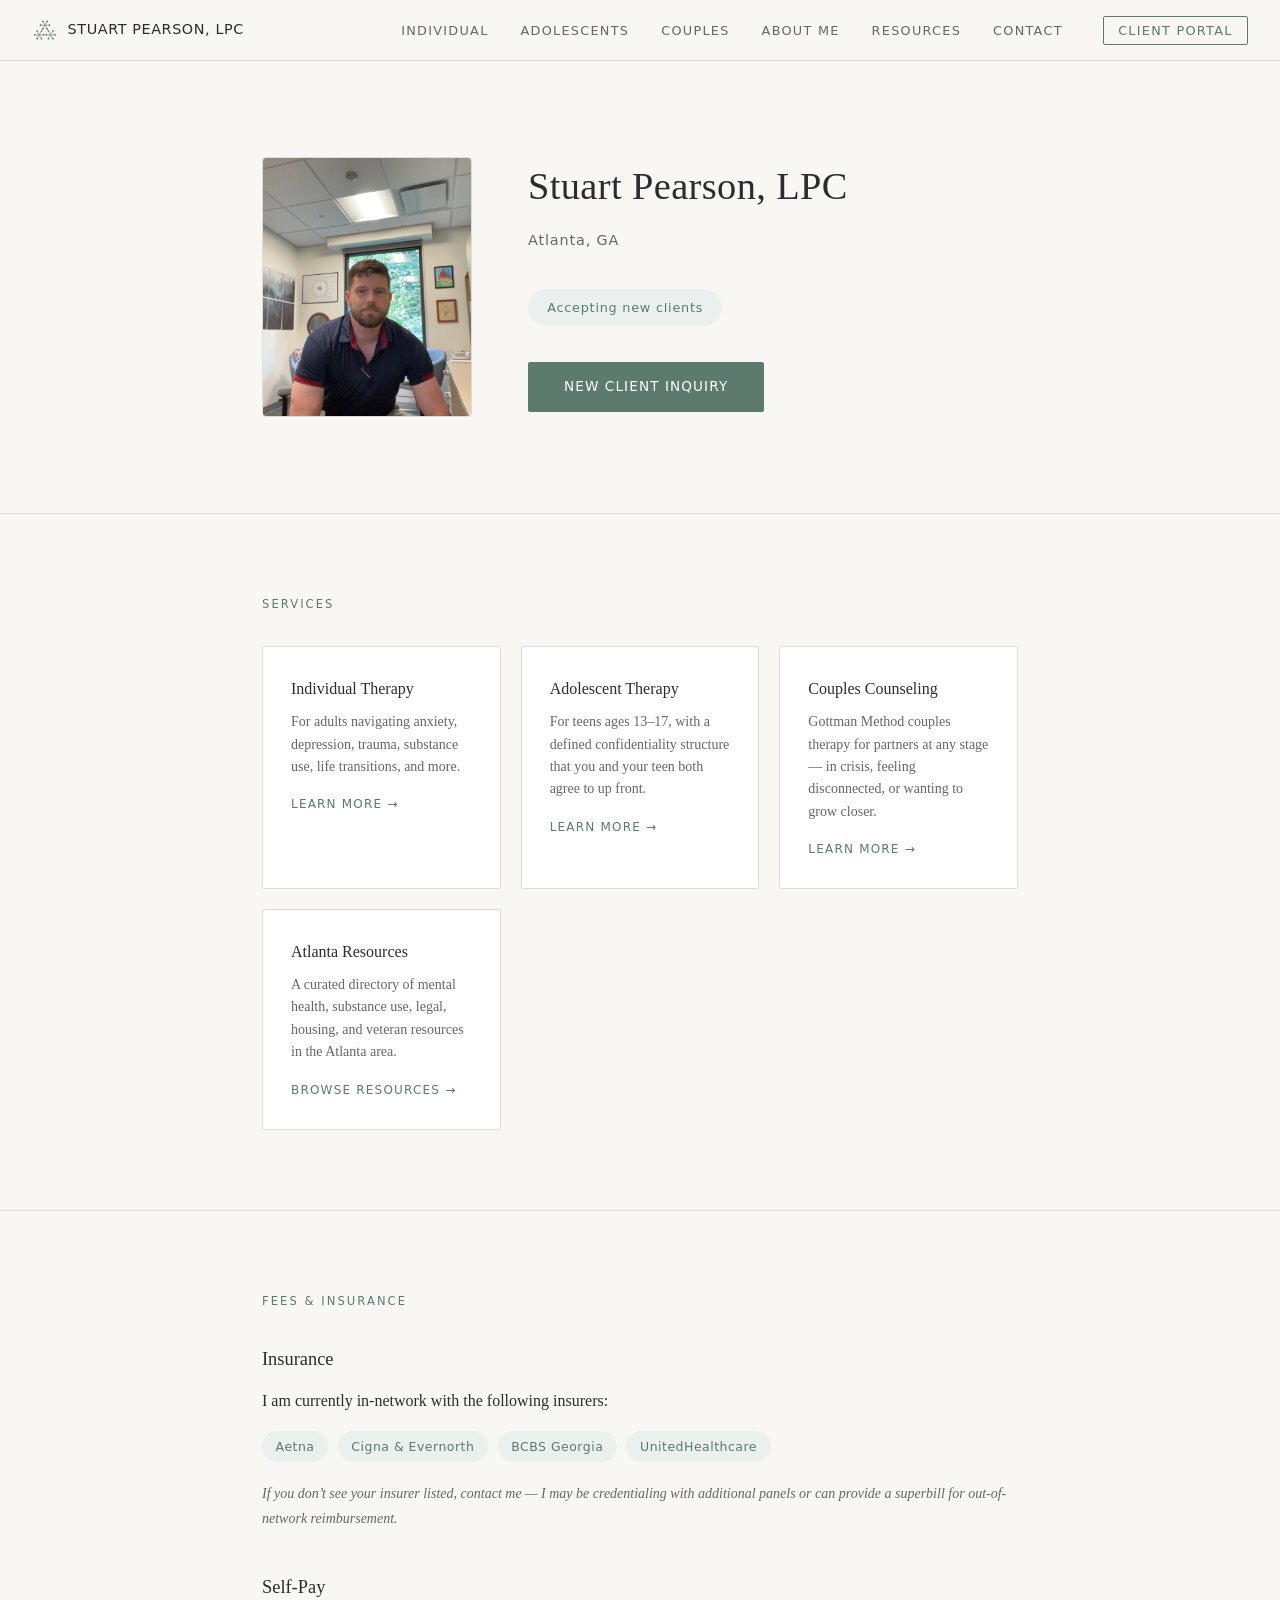
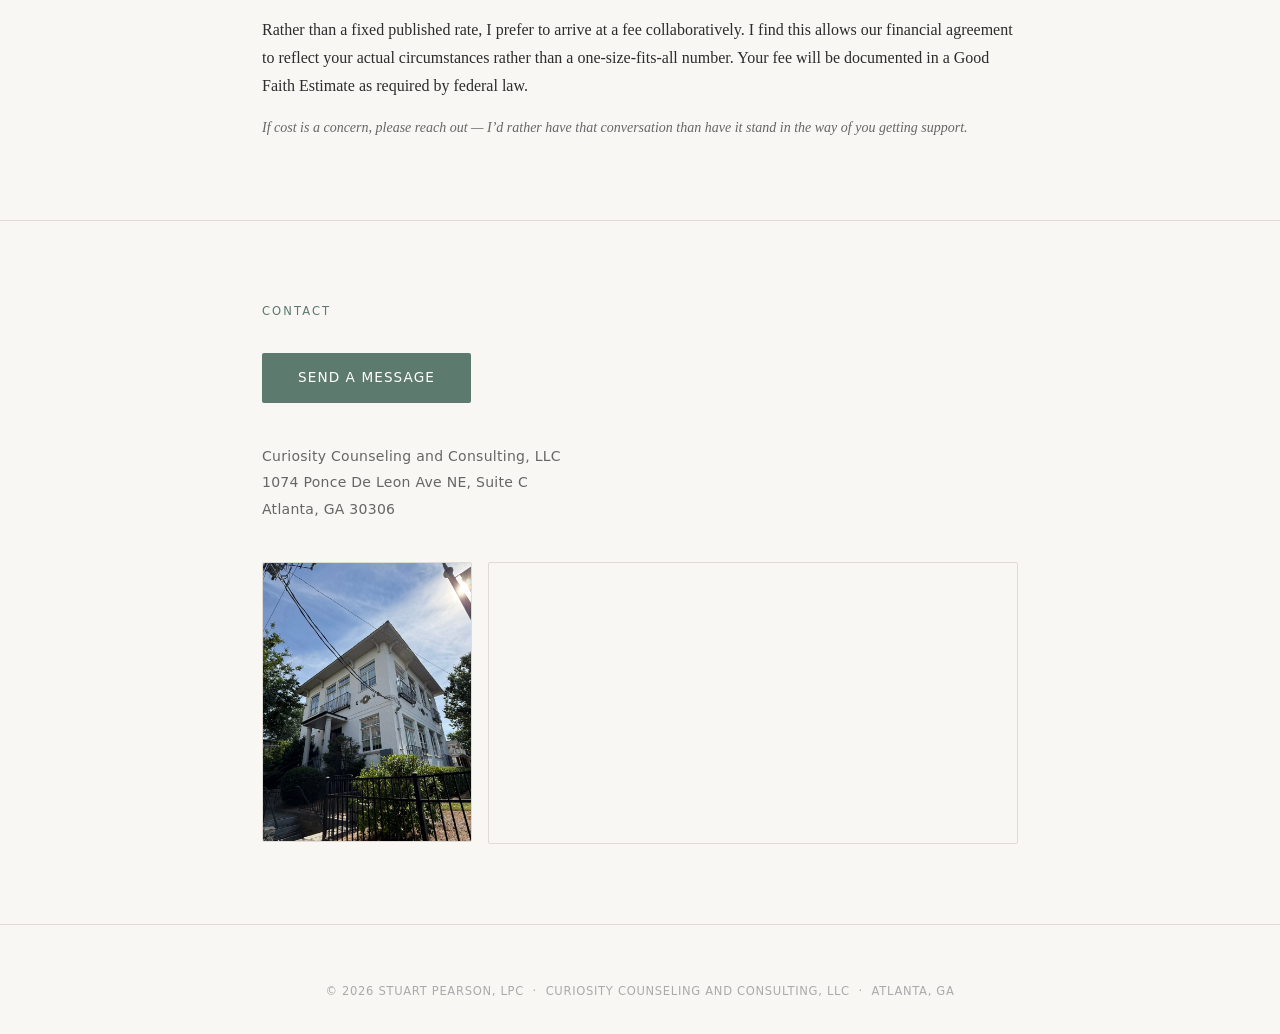
==== commit 6e0cae02: "Move Client Portal into the nav and label the hero button for new clients Client Portal leaves the h" ====
--- a/index.html
+++ b/index.html
@@ -86,6 +86,8 @@
       <li><a href="about.html">About Me</a></li>
       <li><a href="resources.html">Resources</a></li>
       <li><a href="#contact">Contact</a></li>
+      <li><a href="https://stuart-pearson.clientsecure.me" class="nav-portal" target="_blank"
+          rel="noopener noreferrer">Client Portal</a></li>
     </ul>
   </nav>
 
@@ -98,13 +100,11 @@
         <div class="hero-name">Atlanta, GA</div>
         <div class="badge">Accepting new clients</div>
         <div class="hero-buttons">
-          <a href="https://stuart-pearson.clientsecure.me" class="spwidget-button" target="_blank"
-            rel="noopener noreferrer">Client Portal</a>
           <a href="https://stuart-pearson.clientsecure.me" class="spwidget-button"
             data-spwidget-scope-id="acf5b21f-4688-4cc3-9d38-e3482a58425e" data-spwidget-scope-uri="stuart-pearson"
             data-spwidget-application-id="7c72cb9f9a9b913654bb89d6c7b4e71a77911b30192051da35384b4d0c6d505b"
             data-spwidget-channel="embedded_widget" data-spwidget-type="Contact form" data-spwidget-contact
-            data-spwidget-scope-global data-spwidget-autobind>Contact</a>
+            data-spwidget-scope-global data-spwidget-autobind>New Client Inquiry</a>
         </div>
       </div>
     </div>
--- a/style.css
+++ b/style.css
@@ -61,6 +61,18 @@
 
 nav a:hover, nav a.active { color: var(--accent); }
 
+/* Existing clients only, so it sits apart from the page links. */
+nav a.nav-portal {
+  color: var(--accent);
+  border: 1px solid var(--accent);
+  border-radius: 2px;
+  padding: 0.4rem 0.9rem;
+  margin-left: 0.5rem;
+  transition: color 0.2s, background 0.2s;
+}
+
+nav a.nav-portal:hover { background: var(--accent); color: #fff; }
+
 /* ── Shared Layout ── */
 .section-inner { max-width: 820px; margin: 0 auto; padding: 5rem 2rem; }
 section + section { border-top: 1px solid var(--border); }
@@ -400,7 +412,10 @@
 
 /* ── Mobile ── */
 @media (max-width: 640px) {
-  nav ul { gap: 1rem; }
+  /* Wrapped nav is three rows tall; pinning it would eat a third of the screen. */
+  nav { position: static; flex-wrap: wrap; gap: 0.75rem; }
+  nav ul { gap: 0.6rem 1rem; flex-wrap: wrap; align-items: center; }
+  nav a.nav-portal { margin-left: 0; padding: 0.3rem 0.7rem; }
   nav a { font-size: 0.72rem; letter-spacing: 0.06em; }
 
   #hero h1 { font-size: 1.75rem; }
